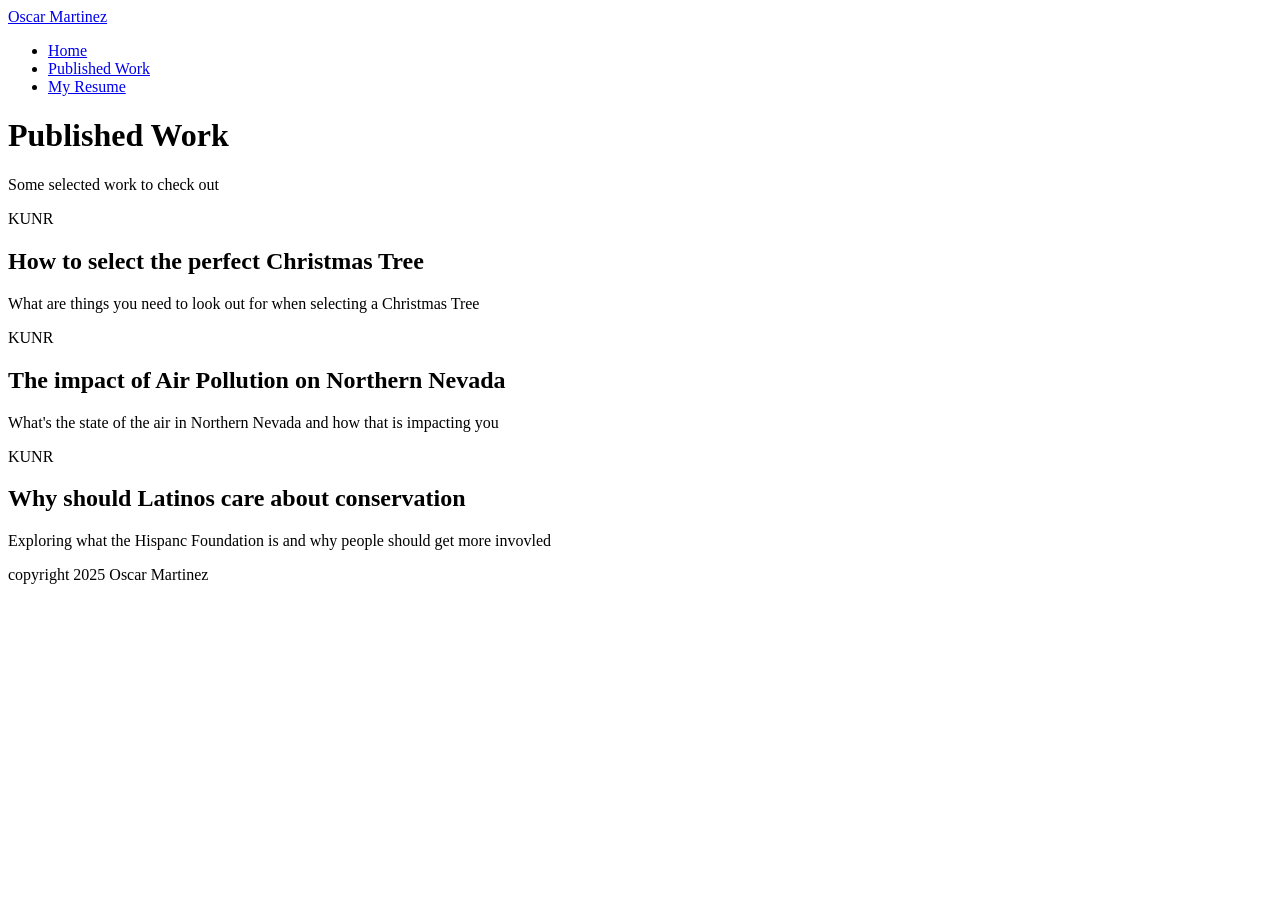
==== published.html @ ca7d0b2a "Update published.html" ====
<!DOCTYPE html>
<html lang="en">
<head>
    <meta charset="UTF-8">
    <meta name="viewport" content="width=device-width, initial-scale=1.0">
    <title>Oscar Martinez | Published work</title>
    <link rel="preconnect" href="https://fonts.googleapis.com">
    <link rel="preconnect" href="https://fonts.gstatic.com" crossorigin>
    <link href="https://fonts.googleapis.com/css2?family=Ledger&display=swap" rel="stylesheet">
    <link href="https://fonts.googleapis.com/css2?family=Roboto:wght@400;700&display=swap" rel="stylesheet">
    <link rel="stylesheet" href="styles.css">
</head>
<body>
    <header>
        <div class="header-menu">
            <a href="index.html" class="logo">Oscar Martinez</a>
            <nav class="main-nav">
                <ul>
                    <li><a href="index.html">Home</a></li>
                    
                    <li><a href="published.html" class="active-link">Published Work</a></li>
                    
                    <li><a href="resume.html">My Resume</a></li>
                </ul>
            </nav>
         </div>
    </header>
    <main>
        <h1>Published Work</h1>
        <p>Some selected work to check out</p>
        <div class="article-container">
            <article class="story-card">
                <p class="story-description">KUNR</p>
                <H2>How to select the perfect Christmas Tree</H2>
                <p>What are things you need to look out for when selecting a Christmas Tree</p>
            </article>
            <article class="story-card">
                <p class="story-description">KUNR</p>
                <H2>The impact of Air Pollution on Northern Nevada</H2>
                <p>What's the state of the air in Northern Nevada and how that is impacting you</p>
            </article>
            <article class="story-card">
                <p class="story-description">KUNR</p>
                <H2>Why should Latinos care about conservation</H2>
                <p>Exploring what the Hispanc Foundation is and why people should get more invovled</p>
            </article>
        </div>
            
    </main>
    <footer>copyright 2025 Oscar Martinez</footer>
</body>
</html>
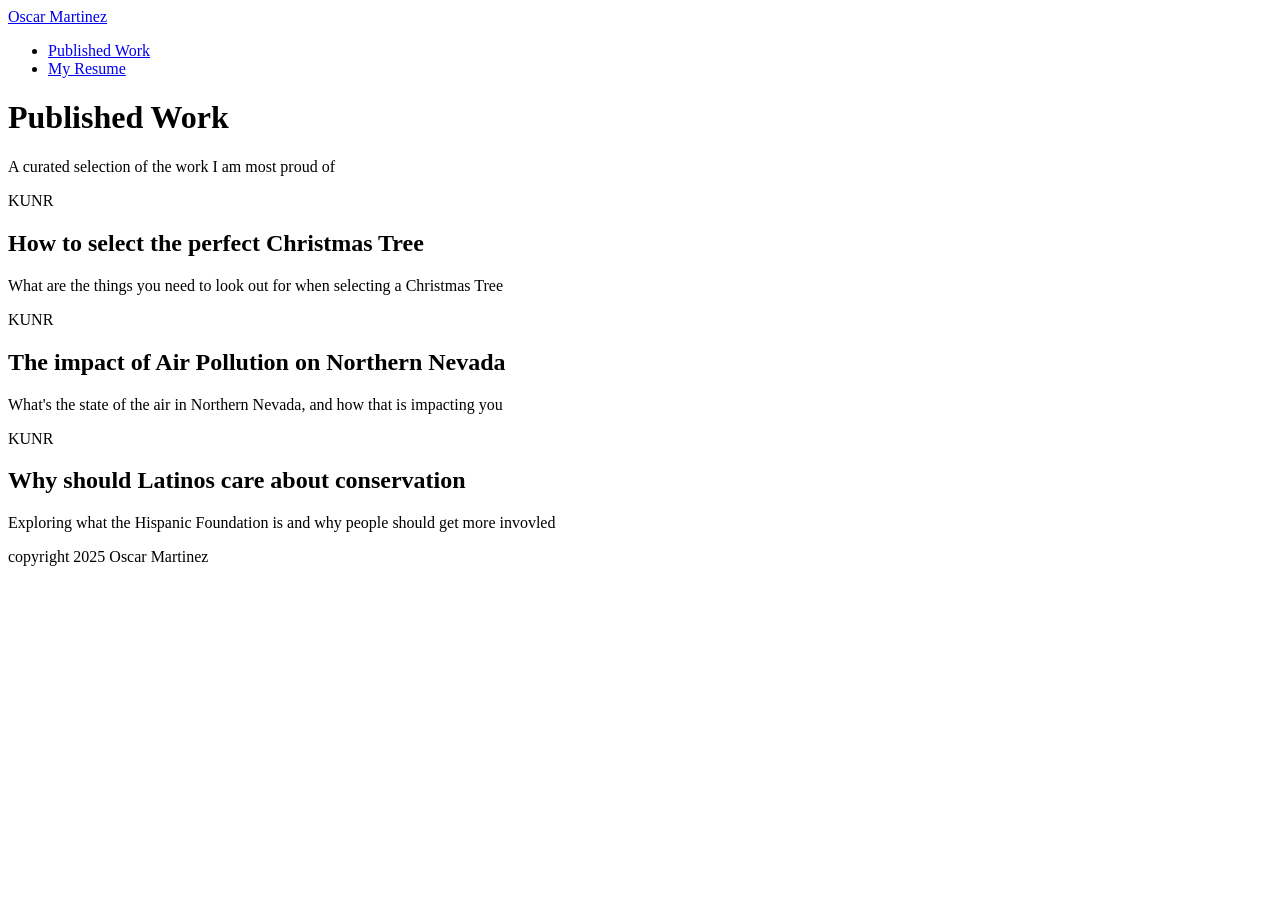
==== commit 54c55376: "Update published.html" ====
--- a/published.html
+++ b/published.html
@@ -16,7 +16,7 @@
             <a href="index.html" class="logo">Oscar Martinez</a>
             <nav class="main-nav">
                 <ul>
-                    <li><a href="index.html">Home</a></li>
+                    
                     
                     <li><a href="published.html" class="active-link">Published Work</a></li>
                     
@@ -27,22 +27,22 @@
     </header>
     <main>
         <h1>Published Work</h1>
-        <p>Some selected work to check out</p>
+        <p>A curated selection of the work I am most proud of</p>
         <div class="article-container">
             <article class="story-card">
                 <p class="story-description">KUNR</p>
                 <H2>How to select the perfect Christmas Tree</H2>
-                <p>What are things you need to look out for when selecting a Christmas Tree</p>
+                <p>What are the things you need to look out for when selecting a Christmas Tree</p>
             </article>
             <article class="story-card">
                 <p class="story-description">KUNR</p>
                 <H2>The impact of Air Pollution on Northern Nevada</H2>
-                <p>What's the state of the air in Northern Nevada and how that is impacting you</p>
+                <p>What's the state of the air in Northern Nevada, and how that is impacting you</p>
             </article>
             <article class="story-card">
                 <p class="story-description">KUNR</p>
                 <H2>Why should Latinos care about conservation</H2>
-                <p>Exploring what the Hispanc Foundation is and why people should get more invovled</p>
+                <p>Exploring what the Hispanic Foundation is and why people should get more invovled</p>
             </article>
         </div>
             
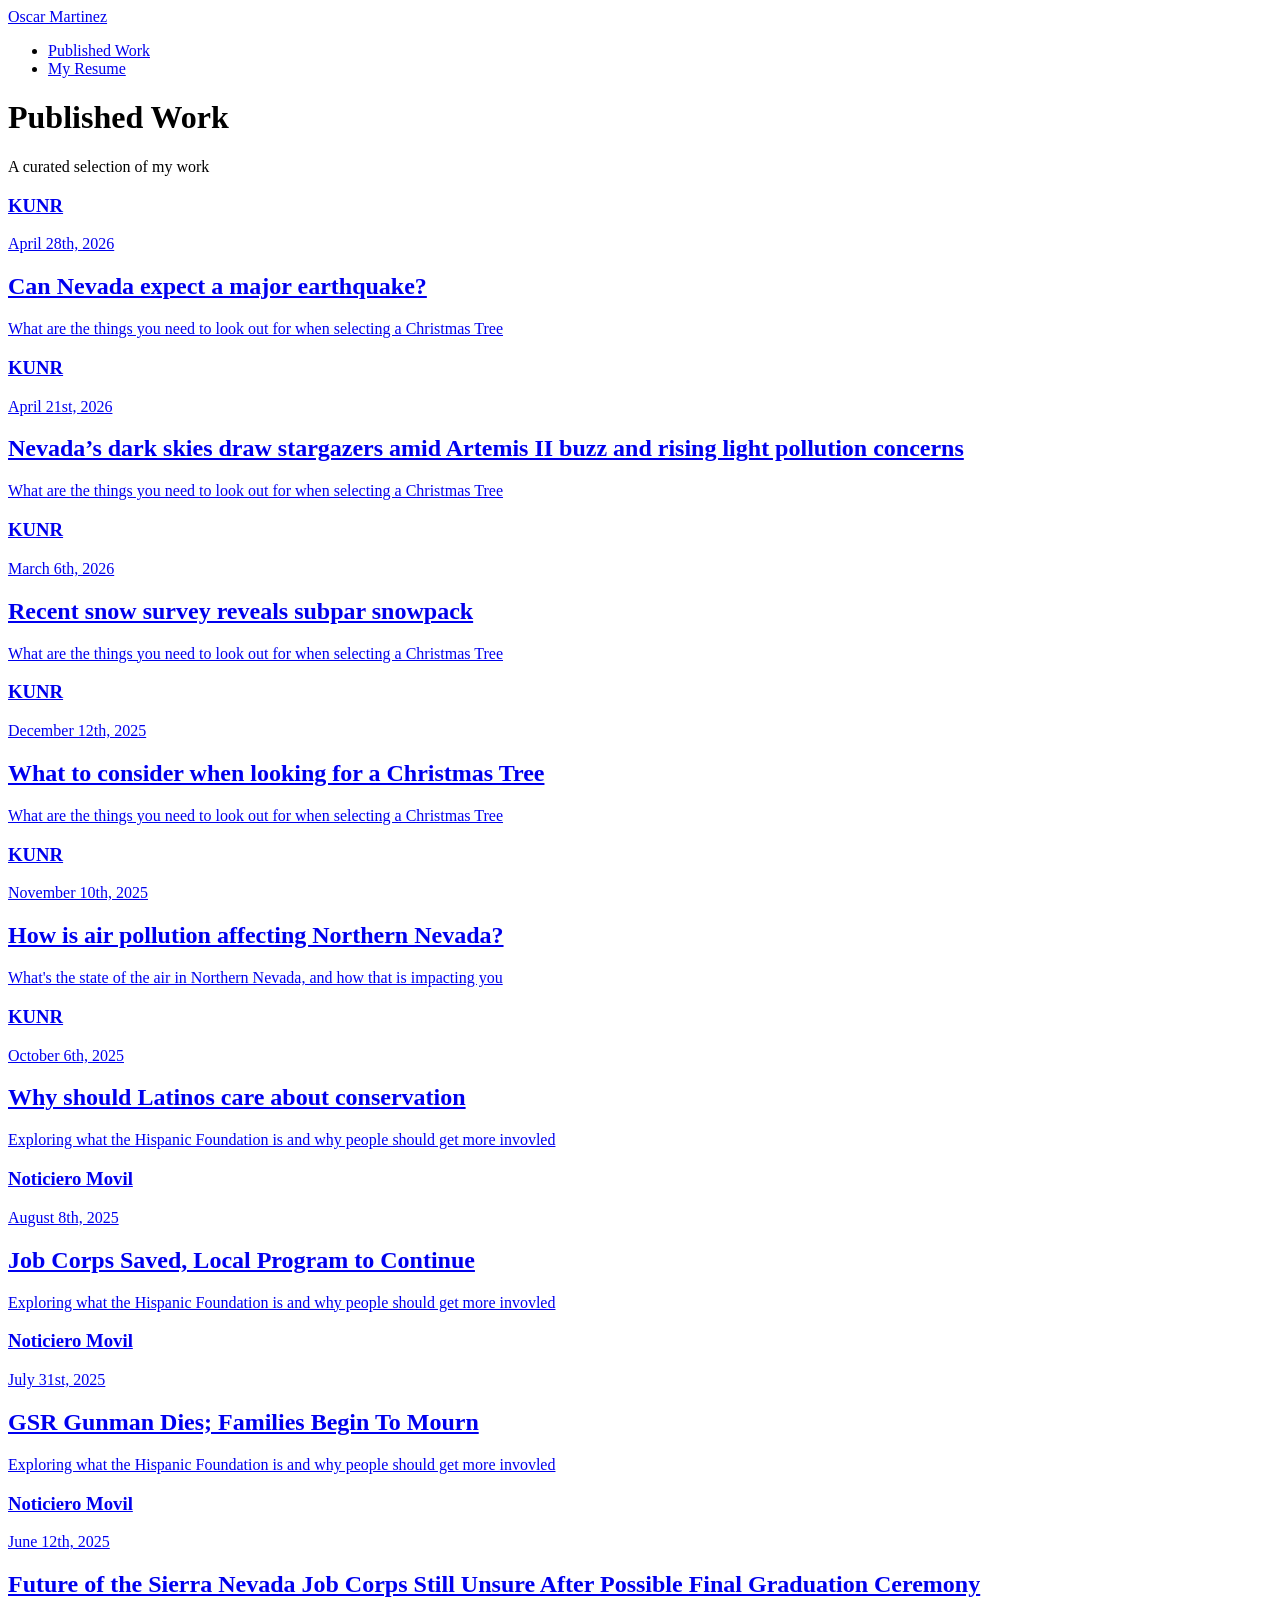
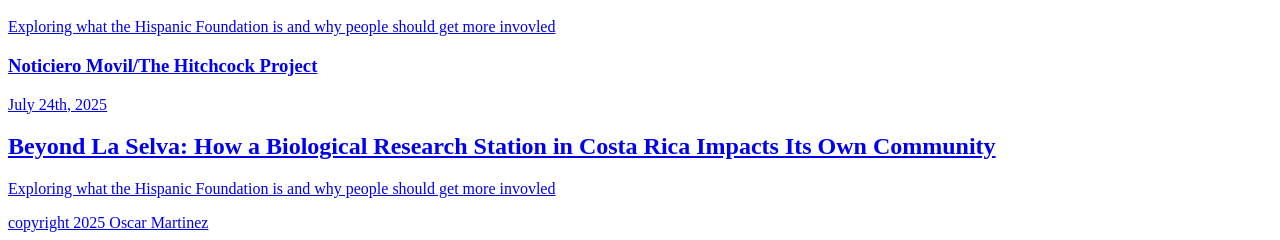
==== commit f0d11970: "Update published.html" ====
--- a/published.html
+++ b/published.html
@@ -27,23 +27,93 @@
     </header>
     <main>
         <h1>Published Work</h1>
-        <p>A curated selection of the work I am most proud of</p>
+        <p>A curated selection of my work</p>
         <div class="article-container">
-            <article class="story-card">
-                <p class="story-description">KUNR</p>
-                <H2>How to select the perfect Christmas Tree</H2>
+            <a class="story-link" href="https://www.kunr.org/local-stories/2026-04-28/can-nevada-expect-a-major-earthquake">
+            <article class="story-card"> 
+                
+                <h3 class="story-description">KUNR</h3>
+                <time>April 28th, 2026</time>
+                <H2>Can Nevada expect a major earthquake?</H2>
                 <p>What are the things you need to look out for when selecting a Christmas Tree</p>
             </article>
+            </a>
+            <a class="story-link" href="https://www.kunr.org/local-stories/2026-04-21/nevadas-dark-skies-draw-stargazers-amid-artemis-ii-buzz-and-rising-light-pollution-concerns">
+            <article class="story-card"> 
+                
+                <h3 class="story-description">KUNR</h3>
+                <time>April 21st, 2026</time>
+                <H2>Nevada’s dark skies draw stargazers amid Artemis II buzz and rising light pollution concerns</H2>
+                <p>What are the things you need to look out for when selecting a Christmas Tree</p>
+            </article>
+            </a>
+            <a class="story-link" href="https://www.kunr.org/local-stories/2026-03-06/recent-snow-survey-reveals-subpar-snowpack">
+            <article class="story-card"> 
+                
+                <h3 class="story-description">KUNR</h3>
+                <time>March 6th, 2026</time>
+                <H2>Recent snow survey reveals subpar snowpack</H2>
+                <p>What are the things you need to look out for when selecting a Christmas Tree</p>
+            </article>
+            </a>
+            <a class="story-link" href="https://www.kunr.org/local-stories/2025-12-12/what-to-consider-when-looking-for-a-christmas-tree">
+            <article class="story-card"> 
+                
+                <h3 class="story-description">KUNR</h3>
+                <time>December 12th, 2025</time>
+                <H2>What to consider when looking for a Christmas Tree</H2>
+                <p>What are the things you need to look out for when selecting a Christmas Tree</p>
+            </article>
+            </a>
+            <a class="story-link" href="https://www.kunr.org/local-stories/2025-11-10/how-is-air-pollution-affecting-northern-nevada">
             <article class="story-card">
-                <p class="story-description">KUNR</p>
-                <H2>The impact of Air Pollution on Northern Nevada</H2>
+                <h3 class="story-description">KUNR</h3>
+                <time>November 10th, 2025</time>
+                <H2>How is air pollution affecting Northern Nevada?</H2>
                 <p>What's the state of the air in Northern Nevada, and how that is impacting you</p>
             </article>
+            </a>
+            <a class="story-link"href="https://www.kunr.org/local-stories/2025-10-06/why-should-latinos-care-about-conservation">
             <article class="story-card">
-                <p class="story-description">KUNR</p>
+                <h3 class="story-description">KUNR</h3>
+                <time>October 6th, 2025</time>
                 <H2>Why should Latinos care about conservation</H2>
                 <p>Exploring what the Hispanic Foundation is and why people should get more invovled</p>
             </article>
+            </a>
+             <a class="story-link"href="https://noticieromovil.com/job-corps-saved-local-program-to-continue/">
+            <article class="story-card">
+                <h3 class="story-description">Noticiero Movil</h3>
+                <time>August 8th, 2025</time>
+                <H2>Job Corps Saved, Local Program to Continue</H2>
+                <p>Exploring what the Hispanic Foundation is and why people should get more invovled</p>
+            </article>
+            </a>
+             <a class="story-link"href="https://noticieromovil.com/gsr-gunman-dies-families-begin-to-mourn-video/">
+            <article class="story-card">
+                <h3 class="story-description">Noticiero Movil</h3>
+                <time>July 31st, 2025</time>
+                <H2>GSR Gunman Dies; Families Begin To Mourn</H2>
+                <p>Exploring what the Hispanic Foundation is and why people should get more invovled</p>
+            </article>
+            </a>
+            <a class="story-link"href="https://noticieromovil.com/future-of-the-sierra-nevada-job-corps-still-unsure-after-possible-final-graduation-ceremony/">
+            <article class="story-card">
+                <h3 class="story-description">Noticiero Movil</h3>
+                <time>June 12th, 2025</time>
+                <H2>Future of the Sierra Nevada Job Corps Still Unsure After Possible Final Graduation Ceremony</H2>
+                <p>Exploring what the Hispanic Foundation is and why people should get more invovled</p>
+            </article>
+            </a>
+            <a class="story-link"href="https://noticieromovil.com/la-selva-biological-research-station-costa-rica-impacts-community-video/">
+            <article class="story-card">
+                <h3 class="story-description">Noticiero Movil/The Hitchcock Project</h3>
+                <time>July 24th, 2025</time>
+                <H2>Beyond La Selva: How a Biological Research Station in Costa Rica Impacts Its Own Community</H2>
+                <p>Exploring what the Hispanic Foundation is and why people should get more invovled</p>
+            </article>
+            
+
         </div>
             
     </main>
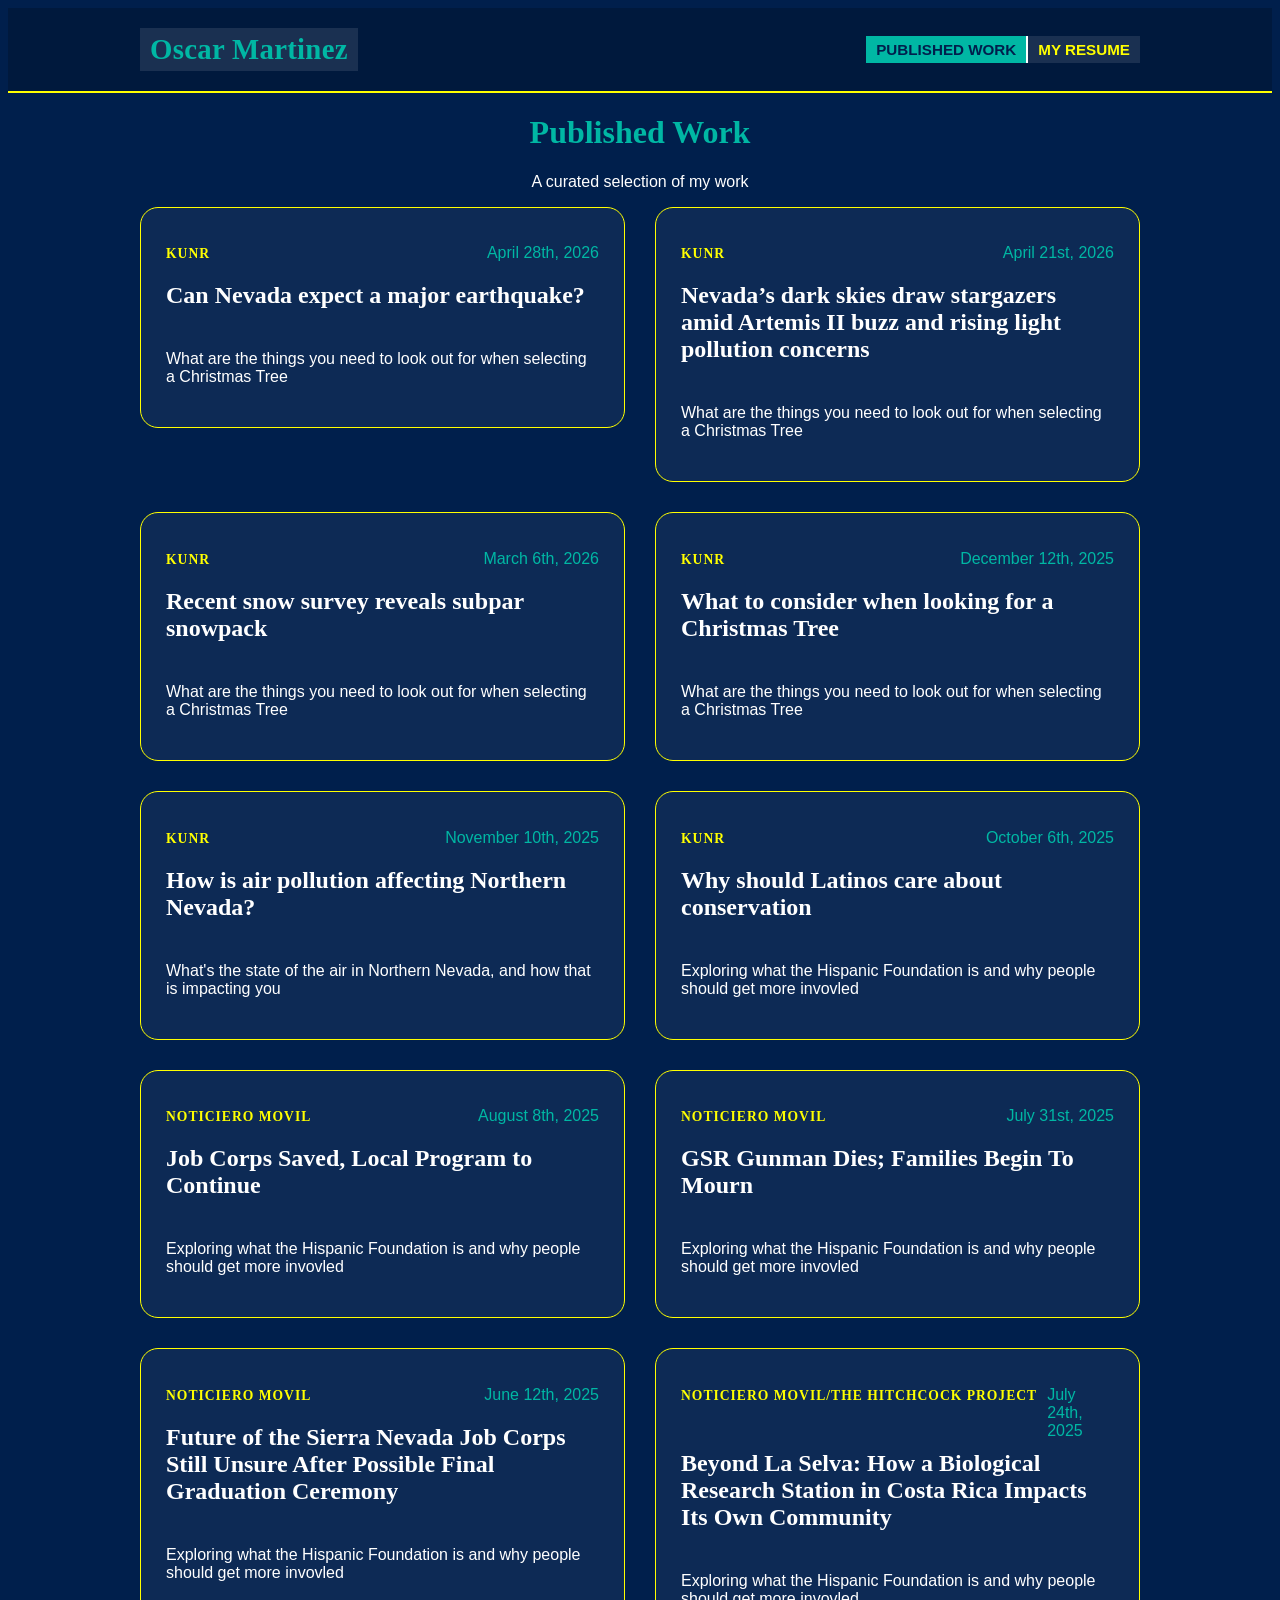
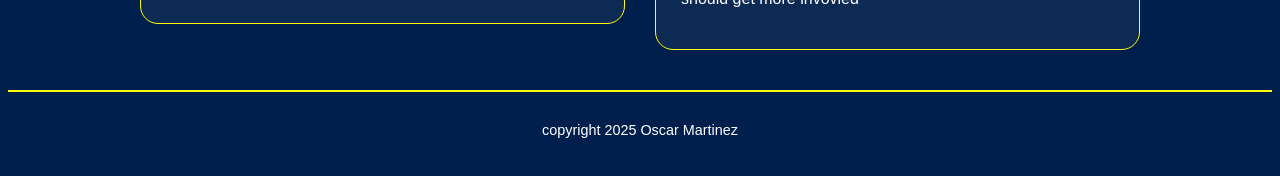
==== commit 78f23a1b: "Update published.html" ====
--- a/published.html
+++ b/published.html
@@ -112,6 +112,7 @@
                 <H2>Beyond La Selva: How a Biological Research Station in Costa Rica Impacts Its Own Community</H2>
                 <p>Exploring what the Hispanic Foundation is and why people should get more invovled</p>
             </article>
+            </a>
             
 
         </div>
--- a/styles.css
+++ b/styles.css
@@ -0,0 +1,225 @@
+:root{
+    --color-navy: #001F4C;
+    --color-white: #FFFFFF;
+    --color-cyan: #00B7A4;
+    --color-yellow: #FFFF00;
+    --color-bg-primary: var(--color-navy);
+    --color-text-main: var(--color-white);
+    --color-link: var(--color-yellow);
+    --color-link-hover: var(--color-cyan);
+    --font-serif: 'Ledger', serif;
+    --font-sans: 'Roboto', sans-serif;
+}
+body{
+    background-color: var(--color-bg-primary);
+    font-family: var(--font-sans);
+    color: var(--color-text-main);
+    text-align: center;  
+}
+header{
+    background-color: rgba(0, 0, 0, 0.2);
+    padding: 20px 0;
+    text-align: center;
+    border-bottom: 2px solid var(--color-link);
+}
+.header-menu{
+    max-width: 1000px;
+    margin: 0 auto;
+    padding: 0 20px;
+    display: flex;
+    justify-content: space-between;
+    align-items: center;
+}
+.logo{
+    font-family: var(--font-serif);
+    color: var(--color-link-hover);
+    font-size: 1.8em;
+    font-weight: bold;
+    letter-spacing: .01em;
+    background-color: rgba(255, 255, 255, 0.1);
+    padding: 5px 10px;
+    text-decoration: none;
+}
+.logo:hover{
+    color:var(--color-link)
+}
+.main-nav ul{
+    display: flex;
+    gap: 0px;
+    list-style: none;
+    margin: 0;
+    padding: 0;
+    overflow: hidden;
+    background-color: rgba(255, 255, 255, 0.1);
+    
+}
+.main-nav li{
+    border-right: 2px solid var(--color-text-main);
+}
+.main-nav li:last-child{
+    border-right: none;
+}
+.main-nav li a{
+    display: block;
+    font-family: var(--font-sans);
+    color: var(--color-link);
+    text-transform: uppercase;
+    text-decoration: none;
+    font-size: .95em;
+    padding: 5px 10px;
+    transition: color .3s ease;
+    font-weight: 700;
+}
+.main-nav li a:hover{
+    color: var(--color-link-hover)
+}
+.main-nav li a.active-link{
+    background-color: var(--color-link-hover);
+    color: var(--color-navy);
+}
+footer{
+    background-color: var(--color-bg-primary); 
+    border-top: 2px solid var(--color-link);
+    text-align: center;
+    padding: 30px 0;
+    font-size: 0.9em;
+}
+h1, h2, h3{
+    font-family: var(--font-serif);
+    color: var(--color-link-hover);
+}
+.profilepic{
+    width: 250px;
+    height: 250px;
+    border-radius: 50%;
+    object-fit: cover;
+    border: 5px solid var(--color-text-main);
+}
+.body{
+    
+    gap: 20px;
+    align-items: center;
+    max-width: 900px;
+    margin: 20px auto;
+    padding: 20px;
+    text-align: left;
+    background-color: rgba(255, 255, 255, 0.1);
+}
+.article-container {
+    display: grid;
+    grid-template-columns: 1fr 1fr;
+    max-width: 1000px;
+    margin: 0 auto;
+    gap: 30px;
+    padding: 0 20px 40px 20px;
+    text-align: left;
+}
+.story-card {  
+    background-color: rgba(255, 255, 255, 0.05);
+    border: 1px solid var(--color-link);
+    border-radius: 18px;
+    padding: 25px;
+    width: 100%;
+    transition: transform 0.2s ease;
+    box-sizing: border-box;
+    display: grid;
+    grid-template-columns: auto 1fr;
+    gap: 10px;
+    align-items: baseline;
+}
+.story-card h2, .story-card p {
+    grid-column: 1 / -1;
+}
+.story-card:hover {
+    transform: translateY(-5px);
+    background-color: rgba(255, 255, 255, 0.1);
+}
+.story-card h2 {
+    margin-top: 0;
+    margin-bottom: 15px;
+    color: var(--color-white);
+}
+.story-card time{
+    justify-self: end;
+    color:var(--color-cyan);
+}
+.story-description {
+    color: var(--color-link);
+    font-size: 0.85em;
+    text-transform: uppercase;
+    letter-spacing: 1px;
+    margin-bottom: 10px;
+    font-weight: bold;
+}
+.story-link{
+    text-decoration: none;
+}
+.story-link p{
+    color: white;
+}
+.resume-container {
+    max-width: 850px;
+    margin: 40px auto;
+    text-align: center;
+    padding: 0 20px;
+}
+.contact-info a {
+    color: var(--color-link);
+    text-decoration: none;
+}
+.job-name h3 {
+    margin-bottom: 5px;
+    color: var(--color-link);
+}
+.job-description {
+    font-family: var(--font-sans);
+    color: var(--color-link-hover);
+    font-style: italic;
+    margin-top: 0;
+    margin-bottom: 15px;
+    border-bottom: 1px solid rgba(255,255,255,0.1); 
+    padding-bottom: 10px;
+}
+.job-name ul {
+    list-style: disc;
+    margin-left: 20px;
+    color: var(--color-text-main);
+}
+
+.job-name li {
+    margin-bottom: 8px;
+    line-height: 1.5;
+}
+.key-stories {
+    margin-top: 10px;
+    font-size: 0.95em;
+    color: var(--color-text-main);
+    background-color: rgba(255, 255, 255, 0.05);
+    padding: 10px;
+    border-left: 3px solid var(--color-link-hover);
+}
+.key-stories a{
+    color:var(--color-text-main);
+    text-decoration: none;
+}
+.key-stories a:hover{
+    transform: translateY(-5px);
+    background-color: rgba(255, 255, 255, 0.1);
+    color:var(--color-link);
+}
+.skills-grid {
+    display: grid;
+    grid-template-columns: 1fr 1fr;
+    gap: 40px;
+}
+.job-name a{
+    color: white;
+    text-decoration: none;
+}
+.job-name a:hover{
+    transform: translateY(-5px);
+    background-color: rgba(255, 255, 255, 0.1);
+    color:var(--color-link);
+}
+
+
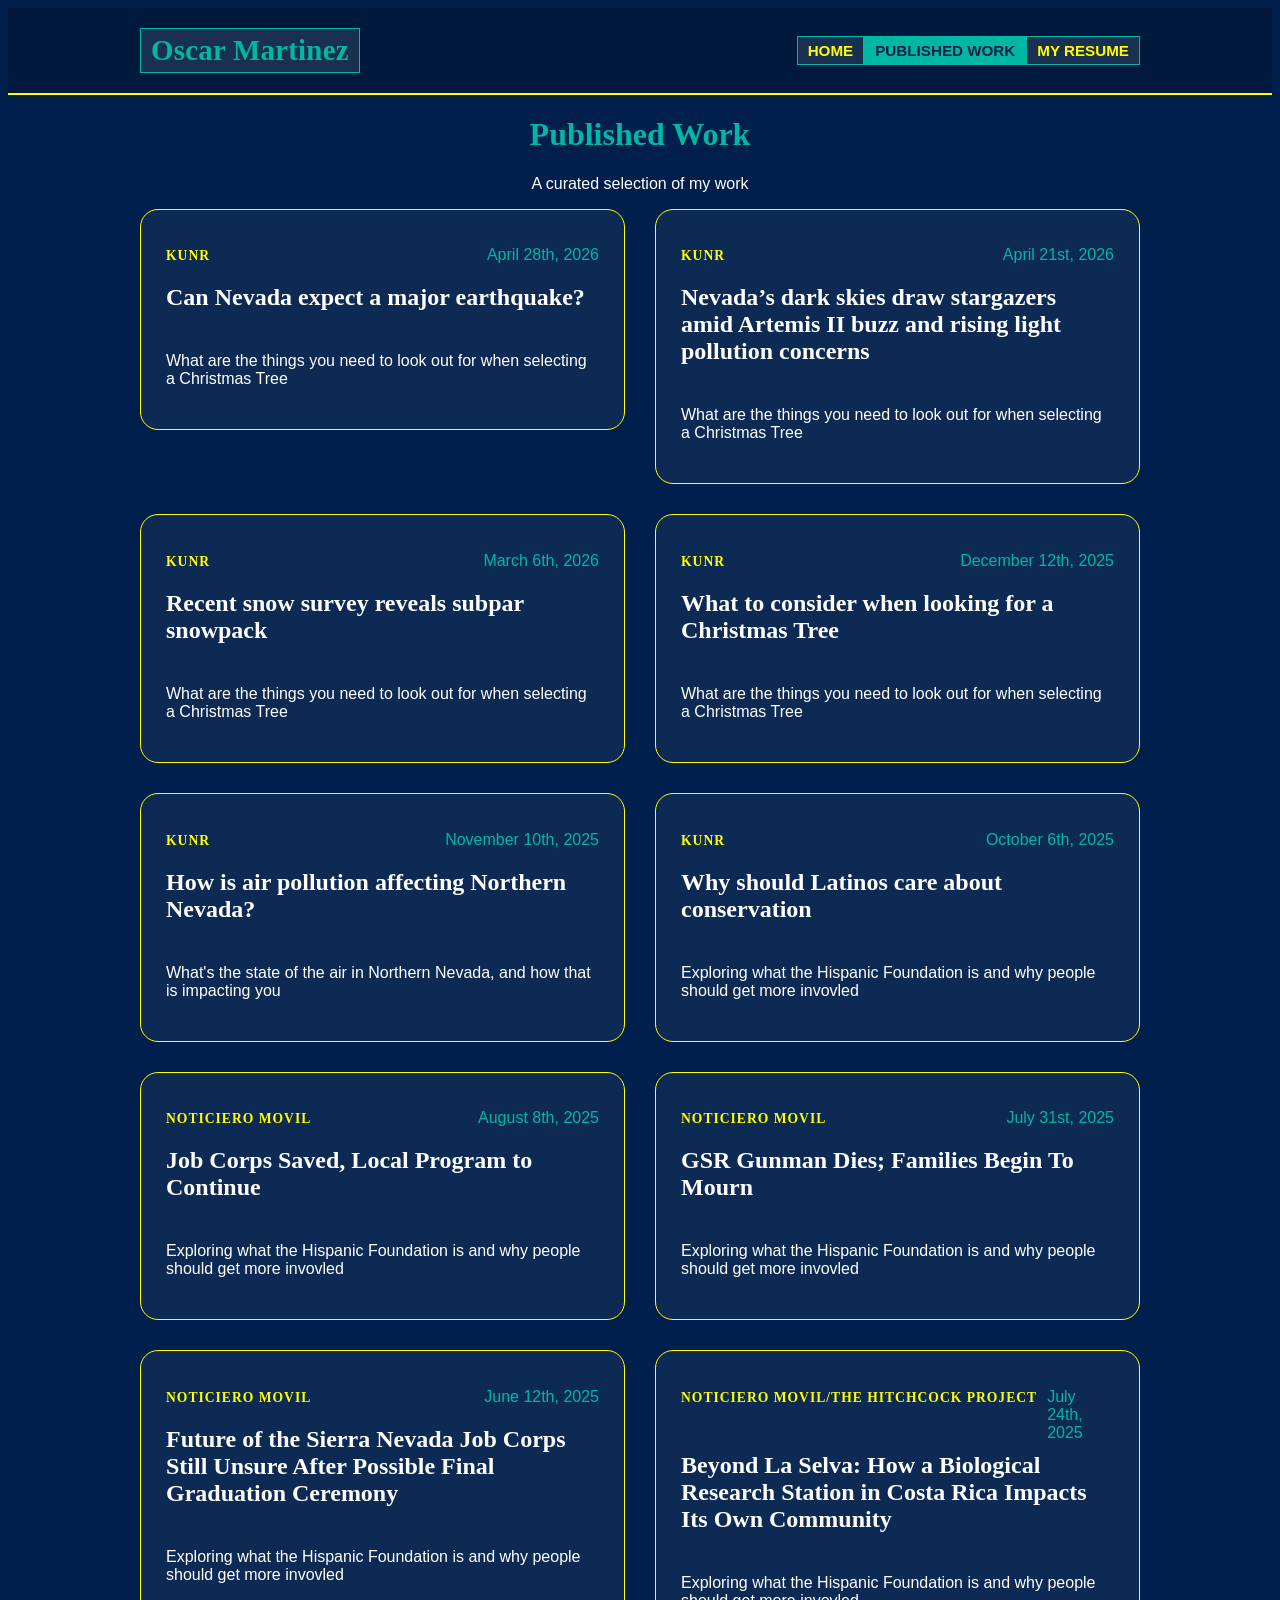
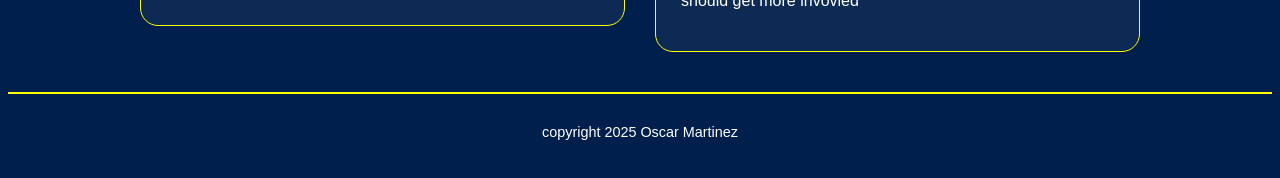
==== commit 821e647f: "Update published.html" ====
--- a/published.html
+++ b/published.html
@@ -16,7 +16,7 @@
             <a href="index.html" class="logo">Oscar Martinez</a>
             <nav class="main-nav">
                 <ul>
-                    
+                    <li><a href="index.html">Home</a></li>
                     
                     <li><a href="published.html" class="active-link">Published Work</a></li>
                     
--- a/styles.css
+++ b/styles.css
@@ -39,6 +39,7 @@
     background-color: rgba(255, 255, 255, 0.1);
     padding: 5px 10px;
     text-decoration: none;
+    border: 1px solid var(--color-cyan);
 }
 .logo:hover{
     color:var(--color-link)
@@ -55,9 +56,7 @@
 }
 .main-nav li{
     border-right: 2px solid var(--color-text-main);
-}
-.main-nav li:last-child{
-    border-right: none;
+    border: 1px solid var(--color-cyan);
 }
 .main-nav li a{
     display: block;
@@ -93,10 +92,11 @@
     height: 250px;
     border-radius: 50%;
     object-fit: cover;
-    border: 5px solid var(--color-text-main);
+    border: 5px solid var(--color-yellow);
 }
 .body{
-    
+    display: flex;
+    flex-direction: row;
     gap: 20px;
     align-items: center;
     max-width: 900px;
@@ -221,5 +221,73 @@
     background-color: rgba(255, 255, 255, 0.1);
     color:var(--color-link);
 }
-
-
+.skills-list ul{
+    display: flex;
+    flex-wrap: wrap;
+    justify-content: center;
+    padding: 0px;
+    gap: 10px;
+    list-style-type: none;
+}
+.skills-list li {
+    border-radius: 9999px;
+    padding: 2px 8px;
+    font-size: 0.9em;
+    font-weight: bold;
+    background-color: var(--color-cyan);
+    color: var(--color-navy);
+}
+.bottom{
+    display: grid;
+    grid-template-columns: 1fr 1fr;
+    gap: 32px;
+    max-width: 850px;
+    margin: 40px auto;
+    text-align: center;
+    padding: 0 20px;
+}
+.button{
+    display: flex;
+    gap: 16px;
+}
+.res{
+    text-decoration: none;
+    color:var(--color-navy);
+    background-color: var(--color-yellow);
+    font-weight: bold;
+    padding: 4px 20px;
+    border-radius: 4px;
+}
+.work{
+    text-decoration: none;
+    color: var(--color-cyan);
+    border: 2px solid var(--color-cyan);
+    font-weight: bold;
+    padding: 4px 20px;
+    border-radius: 4px;
+}
+.demo-border{
+    border-top: 2px solid rgba(255,255,255,0.2);
+    max-width: 900px;
+    align-items: center;
+    text-align: center;
+    margin: 0 auto;
+}
+.demo-reel{ 
+   border: 1px solid var(--color-cyan);
+    gap: 20px;
+    margin: 20px auto;
+    padding: 20px;
+    text-align: left;
+    background-color: rgba(255, 255, 255, 0.1);
+}
+.linkedin-link{
+    font-family: var(--font-serif);
+    color: var(--color-link-hover);
+    font-weight: bold;
+    letter-spacing: .01em;
+    background-color: rgba(255, 255, 255, 0.1);
+    padding: 5px 10px;
+    text-decoration: none;
+    border-radius: 10px;
+}
